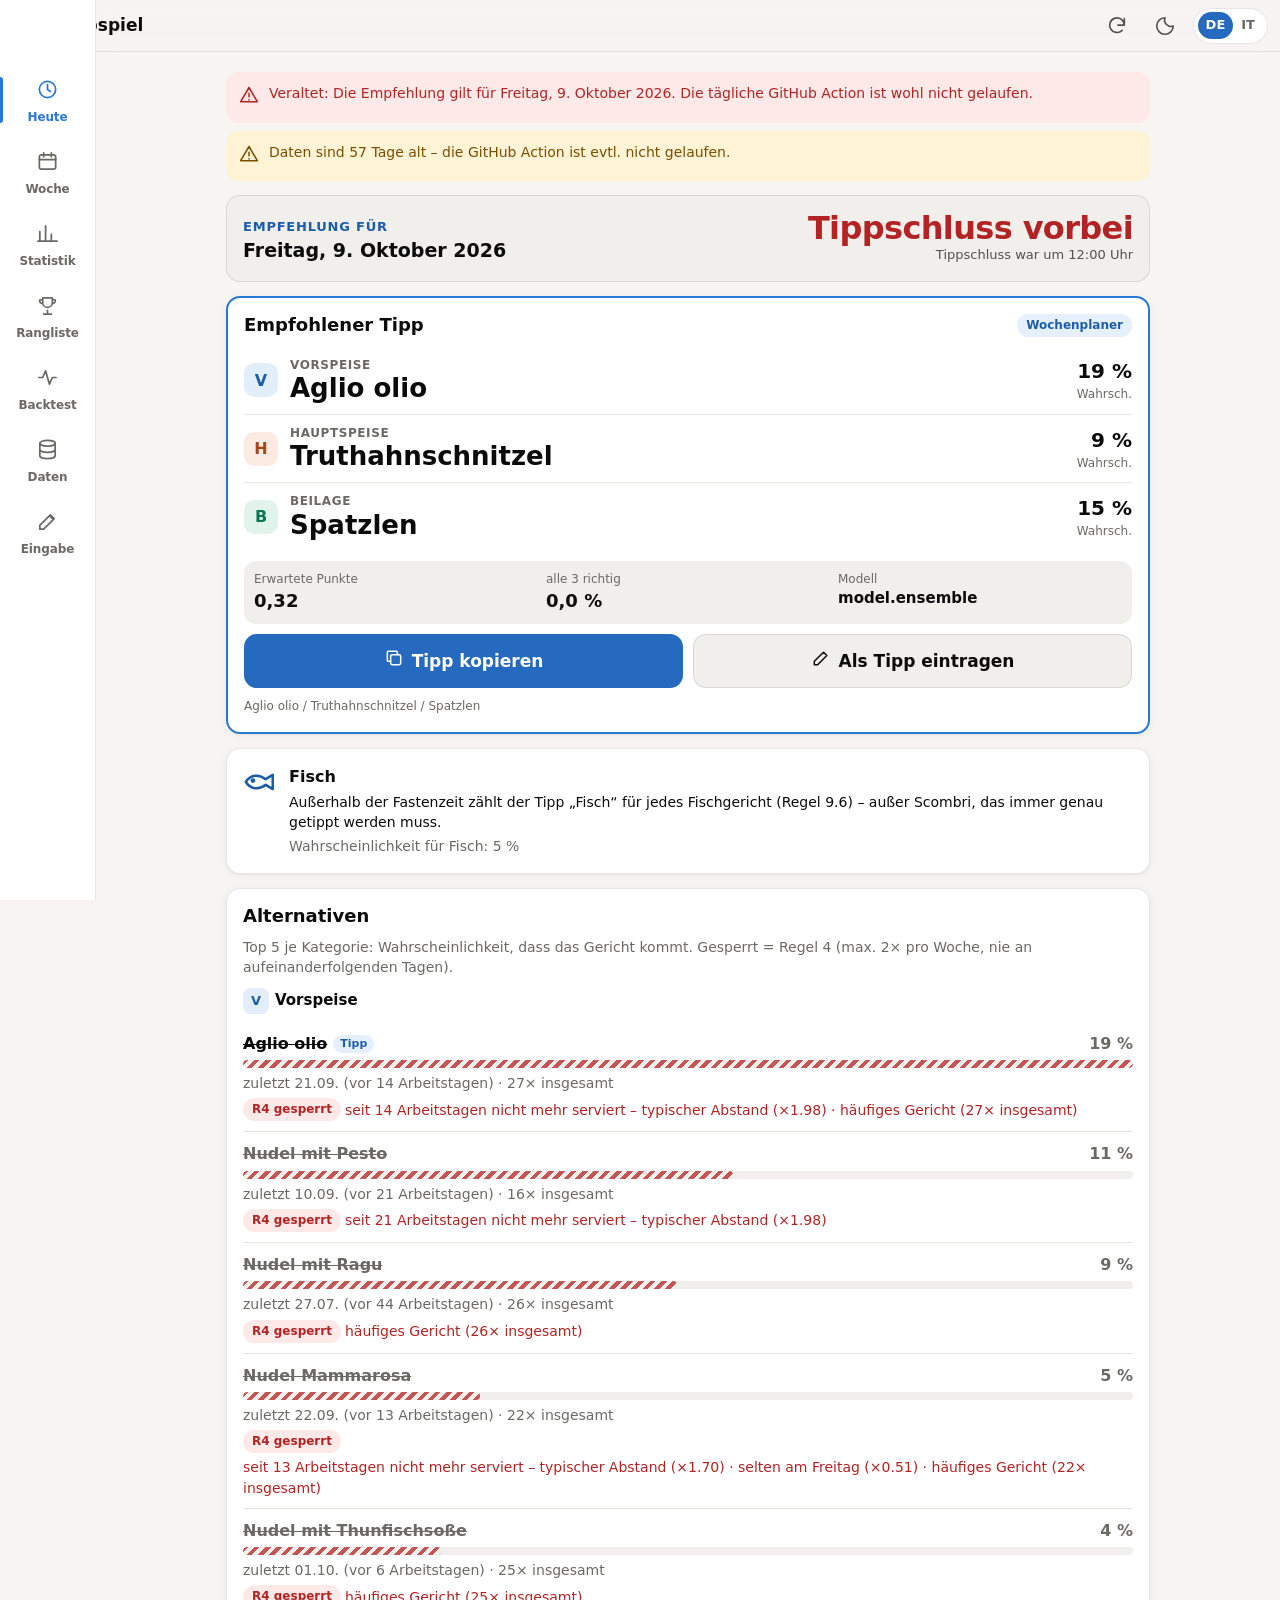
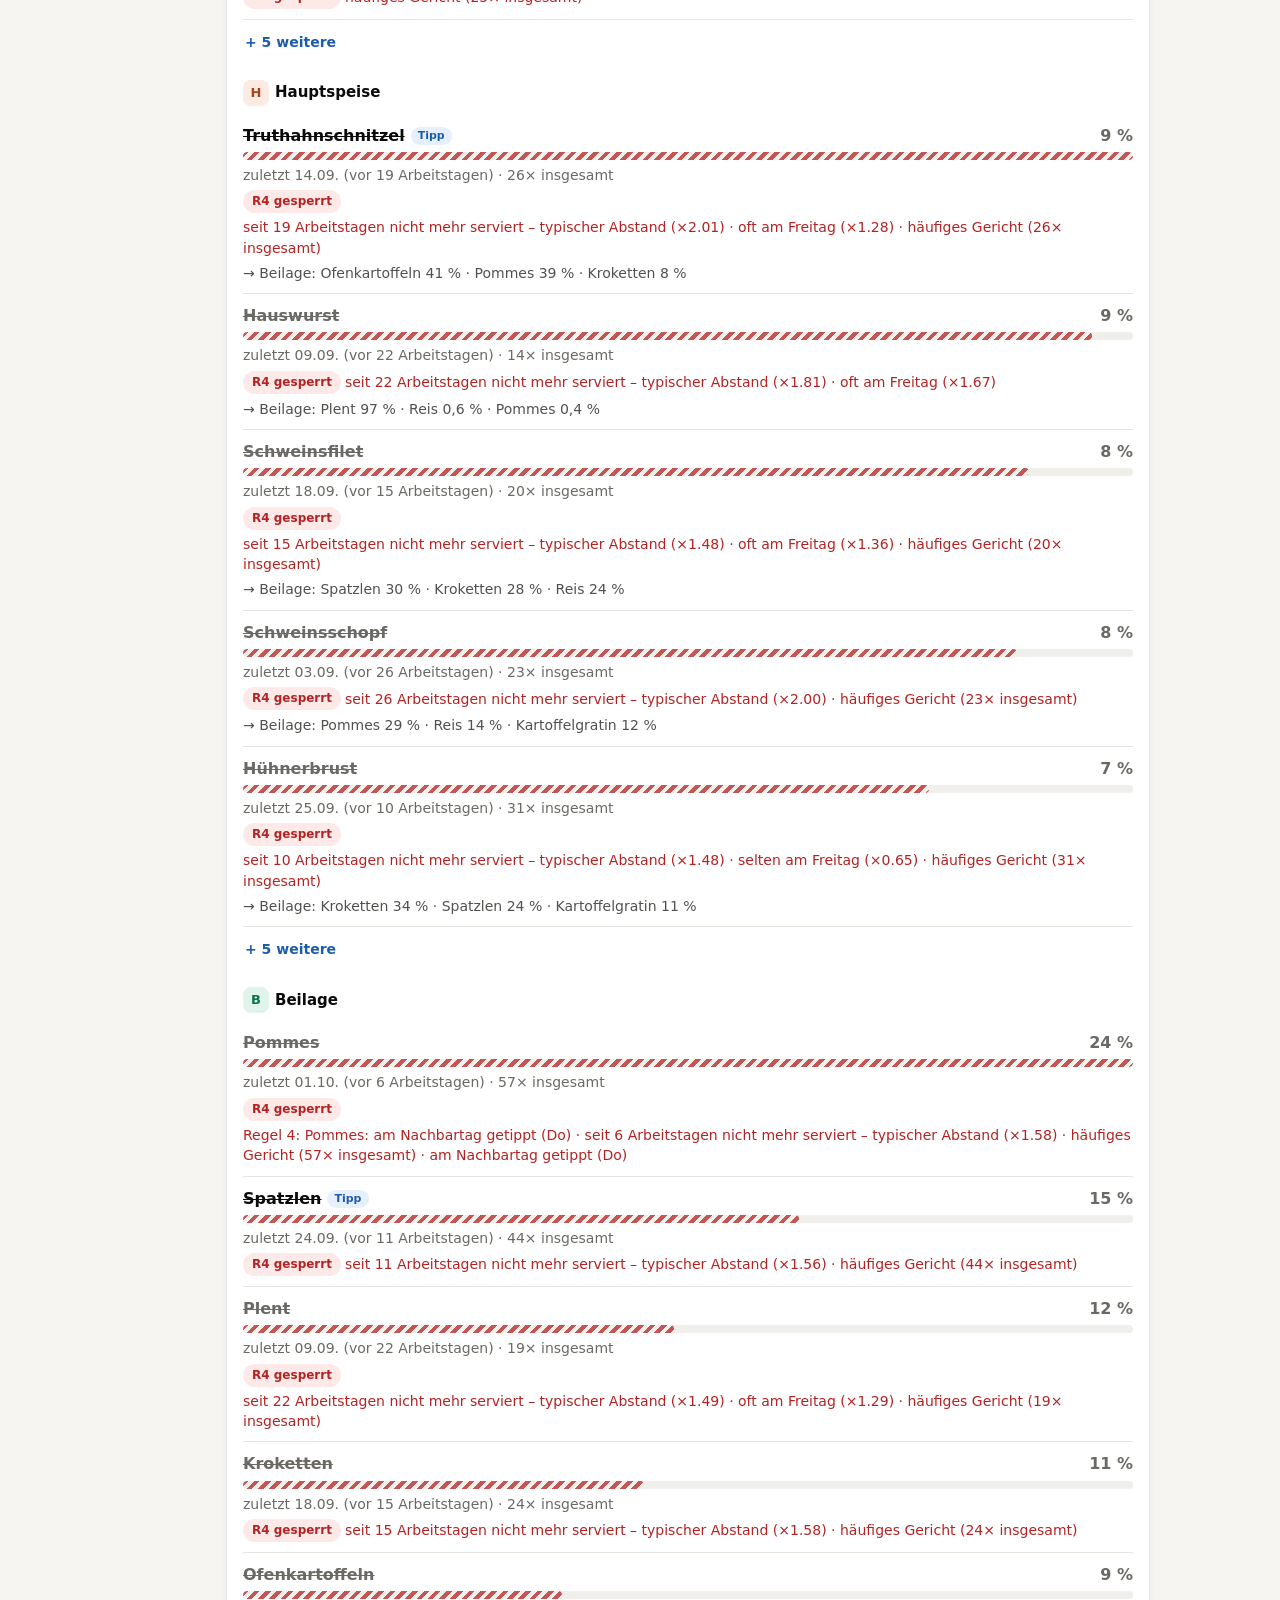
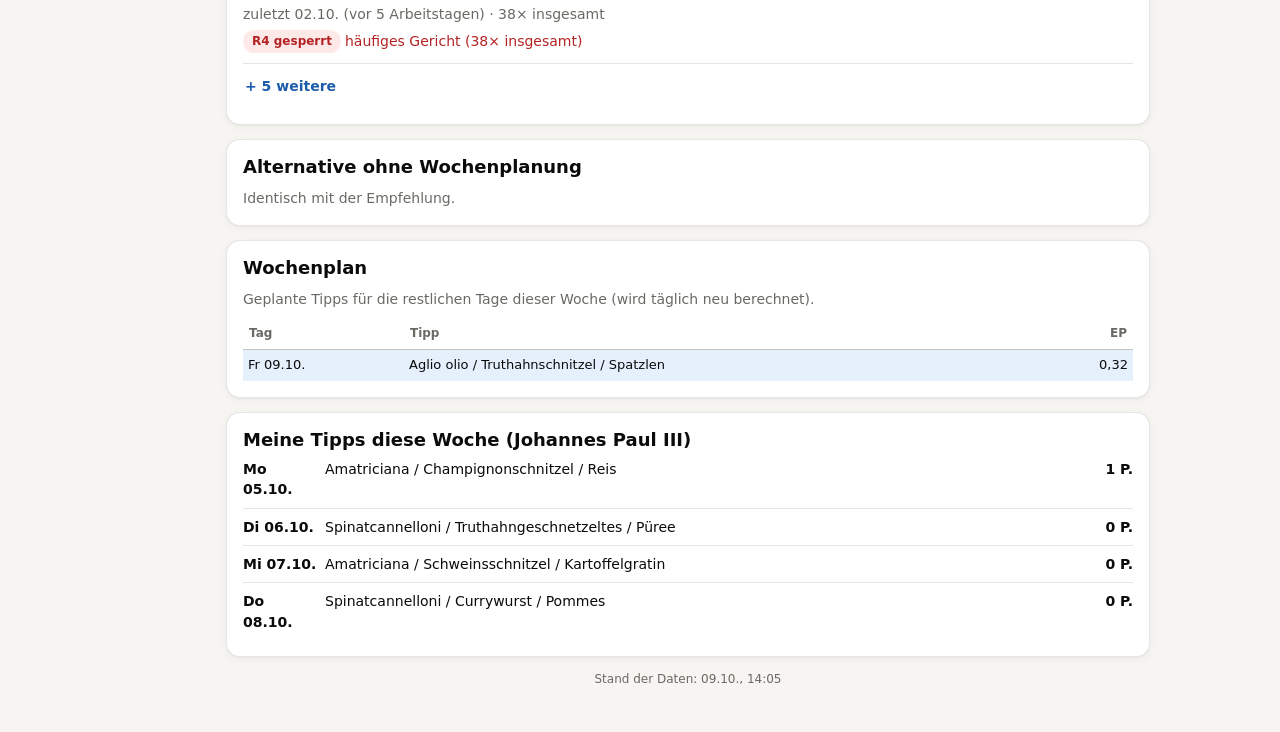
==== docs/index.html @ a56912e1 "Analysis, models (frequency/heuristic/ML/ensemble), walk-forward backtest, recommendation and websit" ====
<!doctype html>
<html lang="de">
<head>
<meta charset="utf-8">
<meta name="viewport" content="width=device-width, initial-scale=1, viewport-fit=cover">
<meta name="robots" content="noindex, nofollow, noarchive">
<meta name="googlebot" content="noindex, nofollow">
<meta name="referrer" content="no-referrer">
<meta http-equiv="Content-Security-Policy" content="default-src 'self'; script-src 'self' https://cdn.jsdelivr.net; style-src 'self' 'unsafe-inline'; img-src 'self' data:; connect-src 'self' https://api.github.com; font-src 'self'; manifest-src 'self'; base-uri 'self'; form-action 'none'; object-src 'none'">
<meta name="color-scheme" content="light dark">
<meta name="theme-color" content="#f6f5f2" media="(prefers-color-scheme: light)">
<meta name="theme-color" content="#121211" media="(prefers-color-scheme: dark)">
<meta name="description" content="Privates Tippspiel-Dashboard">
<title>Tippspiel Essen</title>
<link rel="icon" href="icon.svg" type="image/svg+xml">
<link rel="apple-touch-icon" href="icon.svg">
<link rel="manifest" href="manifest.webmanifest">
<link rel="stylesheet" href="style.css">
<script src="i18n.js"></script>
</head>
<body>
<header class="topbar">
  <a class="brand" href="#/heute" aria-label="Tippspiel">
    <img src="icon.svg" alt="" width="28" height="28">
    <span class="brand-text">Tippspiel</span>
  </a>
  <div class="top-actions">
    <button type="button" class="icon-btn" id="btn-refresh" aria-label="Aktualisieren" title="Aktualisieren">
      <svg viewBox="0 0 24 24" aria-hidden="true"><path d="M20 11a8 8 0 1 0-2.3 5.7M20 4v7h-7"/></svg>
    </button>
    <button type="button" class="icon-btn" id="btn-theme" aria-label="Design" title="Design">
      <svg viewBox="0 0 24 24" aria-hidden="true"><path d="M12 3a9 9 0 1 0 9 9 7 7 0 0 1-9-9z"/></svg>
    </button>
    <button type="button" class="lang-btn" id="btn-lang" aria-label="Sprache / Lingua">
      <span data-l="de">DE</span><span data-l="it">IT</span>
    </button>
  </div>
</header>

<div id="banner" class="banner-area" aria-live="polite"></div>
<main id="view" class="view" tabindex="-1">
  <div class="card loading-card"><div class="spinner" aria-hidden="true"></div><p>Lade …</p></div>
  <noscript><div class="card"><p>Diese Seite braucht JavaScript. / Questa pagina richiede JavaScript.</p></div></noscript>
</main>

<nav class="tabbar" id="tabbar" aria-label="Navigation"></nav>
<div id="toast" class="toast" role="status" aria-live="polite"></div>
<div id="modal-root"></div>

<script src="app.js"></script>
</body>
</html>
---- docs/style.css ----
/* Tippspiel – mobile-first, light/dark, no framework */

:root {
  color-scheme: light;
  --bg: #f6f5f2;
  --surface: #ffffff;
  --surface-2: #f0efec;
  --surface-3: #e7e6e1;
  --text: #0b0b0b;
  --text-2: #52514e;
  --muted: #6b6963;
  --grid: #e6e5df;
  --axis: #c3c2b7;
  --border: rgba(11, 11, 11, 0.10);
  --shadow: 0 1px 2px rgba(11, 11, 11, 0.04), 0 2px 10px rgba(11, 11, 11, 0.04);
  --accent: #2a78d6;
  --accent-bg: #256abf;
  --accent-fg: #ffffff;
  --accent-soft: #e6f0fc;
  --link: #1c5cab;
  --neutral-mark: #b5b3ab;
  --ok: #006300;
  --ok-bg: #e5f4e5;
  --warn: #7a4f00;
  --warn-bg: #fff3d6;
  --danger: #b42323;
  --danger-bg: #fde9e8;
  --info: #1c5cab;
  --info-bg: #e9f1fb;
  --v: #1c5cab; --v-bg: #e3eefb;
  --h: #a8441a; --h-bg: #fcebe3;
  --b: #0d7451; --b-bg: #e0f4ec;
  --tab-h: 62px;
  --radius: 14px;
  --font: system-ui, -apple-system, "Segoe UI", Roboto, "Helvetica Neue", Arial, sans-serif;
}
@media (prefers-color-scheme: dark) {
  :root:not([data-theme="light"]) {
    color-scheme: dark;
    --bg: #0d0d0d;
    --surface: #1a1a19;
    --surface-2: #242422;
    --surface-3: #2e2e2b;
    --text: #f5f5f3;
    --text-2: #c3c2b7;
    --muted: #a09e96;
    --grid: #2c2c2a;
    --axis: #45453f;
    --border: rgba(255, 255, 255, 0.10);
    --shadow: none;
    --accent: #3987e5;
    --accent-bg: #6da7ec;
    --accent-fg: #0b0b0b;
    --accent-soft: #17283d;
    --link: #86b6ef;
    --neutral-mark: #6b6a64;
    --ok: #4cc24c;
    --ok-bg: #12301a;
    --warn: #f3c04f;
    --warn-bg: #352a10;
    --danger: #f08080;
    --danger-bg: #3a1717;
    --info: #86b6ef;
    --info-bg: #15263a;
    --v: #86b6ef; --v-bg: #17283d;
    --h: #f09a74; --h-bg: #3a2216;
    --b: #4fd1a1; --b-bg: #123227;
  }
}
:root[data-theme="dark"] {
  color-scheme: dark;
  --bg: #0d0d0d;
  --surface: #1a1a19;
  --surface-2: #242422;
  --surface-3: #2e2e2b;
  --text: #f5f5f3;
  --text-2: #c3c2b7;
  --muted: #a09e96;
  --grid: #2c2c2a;
  --axis: #45453f;
  --border: rgba(255, 255, 255, 0.10);
  --shadow: none;
  --accent: #3987e5;
  --accent-bg: #6da7ec;
  --accent-fg: #0b0b0b;
  --accent-soft: #17283d;
  --link: #86b6ef;
  --neutral-mark: #6b6a64;
  --ok: #4cc24c;
  --ok-bg: #12301a;
  --warn: #f3c04f;
  --warn-bg: #352a10;
  --danger: #f08080;
  --danger-bg: #3a1717;
  --info: #86b6ef;
  --info-bg: #15263a;
  --v: #86b6ef; --v-bg: #17283d;
  --h: #f09a74; --h-bg: #3a2216;
  --b: #4fd1a1; --b-bg: #123227;
}

*, *::before, *::after { box-sizing: border-box; }
html { -webkit-text-size-adjust: 100%; text-size-adjust: 100%; }
body {
  margin: 0;
  background: var(--bg);
  color: var(--text);
  font: 16px/1.45 var(--font);
  overflow-x: hidden;
  padding-bottom: calc(var(--tab-h) + env(safe-area-inset-bottom, 0px) + 16px);
  -webkit-tap-highlight-color: transparent;
}
a { color: var(--link); }
h1, h2, h3 { margin: 0; line-height: 1.25; }
h1 { font-size: 24px; letter-spacing: -0.01em; }
p { margin: 0; }
button, input, select, textarea { font: inherit; color: inherit; }
:focus-visible { outline: 3px solid var(--accent); outline-offset: 2px; border-radius: 6px; }
[hidden] { display: none !important; }

/* ---------------------------------------------------------------- top bar */
.topbar {
  position: sticky; top: 0; z-index: 20;
  display: flex; align-items: center; justify-content: space-between; gap: 8px;
  height: 52px; padding: 0 12px; padding-top: env(safe-area-inset-top, 0px);
  background: color-mix(in srgb, var(--bg) 88%, transparent);
  background-color: var(--bg);
  border-bottom: 1px solid var(--border);
}
@supports (backdrop-filter: blur(8px)) {
  .topbar { background: color-mix(in srgb, var(--bg) 82%, transparent); backdrop-filter: blur(10px); -webkit-backdrop-filter: blur(10px); }
}
.brand { display: flex; align-items: center; gap: 8px; text-decoration: none; color: var(--text); font-weight: 700; font-size: 17px; min-width: 0; }
.brand img { flex: none; border-radius: 7px; }
.top-actions { display: flex; align-items: center; gap: 4px; }
.icon-btn {
  display: inline-grid; place-items: center; width: 44px; height: 44px; border: 0; border-radius: 12px;
  background: transparent; color: var(--text-2); cursor: pointer;
}
.icon-btn:hover { background: var(--surface-2); }
.icon-btn svg, .ic svg { width: 22px; height: 22px; fill: none; stroke: currentColor; stroke-width: 1.8; stroke-linecap: round; stroke-linejoin: round; }
#btn-theme[data-mode="light"] { color: var(--warn); }
#btn-theme[data-mode="dark"] { color: var(--accent); }
.lang-btn {
  display: inline-flex; align-items: center; height: 36px; padding: 0 4px; margin-left: 2px;
  border: 1px solid var(--border); border-radius: 999px; background: var(--surface); cursor: pointer; font-size: 13px; font-weight: 600;
}
.lang-btn span { padding: 4px 8px; border-radius: 999px; color: var(--muted); }
.lang-btn span.on { background: var(--accent-bg); color: var(--accent-fg); }

/* ---------------------------------------------------------------- layout */
.view { max-width: 760px; margin: 0 auto; padding: 12px 16px 8px; outline: none; }
.stack { display: flex; flex-direction: column; gap: 14px; min-width: 0; }
.stack-sm { display: flex; flex-direction: column; gap: 8px; }
.page-head { display: flex; flex-direction: column; gap: 2px; padding: 4px 2px 0; }
.card {
  background: var(--surface); border: 1px solid var(--border); border-radius: var(--radius);
  padding: 16px; box-shadow: var(--shadow); min-width: 0;
}
.card > * + * { margin-top: 10px; }
.card-title { font-size: 18px; font-weight: 700; display: flex; align-items: center; gap: 8px; flex-wrap: wrap; }
.sub-title { font-size: 15px; font-weight: 700; display: flex; align-items: center; gap: 6px; margin-top: 16px; }
.card > .sub-title:first-child, .alt-cat:first-of-type .sub-title { margin-top: 6px; }
.muted { color: var(--muted); }
.small { font-size: 14px; }
.tiny { font-size: 12px; }
.upper { text-transform: uppercase; letter-spacing: .06em; }
.strong { font-weight: 700; }
.center { text-align: center; }
.mono { font-family: ui-monospace, SFMono-Regular, Menlo, Consolas, monospace; word-break: break-all; }
.pre { white-space: pre-wrap; background: var(--surface-2); padding: 10px; border-radius: 8px; overflow-x: auto; }
.lead { font-size: 16px; line-height: 1.5; }
.row-between { display: flex; align-items: center; justify-content: space-between; gap: 10px; flex-wrap: wrap; }
.warn-text { color: var(--warn); }
.offscreen { position: fixed; left: -9999px; top: 0; opacity: 0; }
ul.plain, ol.plain-ol { margin: 6px 0 0; padding-left: 20px; }
ul.plain li + li, ol.plain-ol li + li { margin-top: 4px; }
.loading-card { display: flex; align-items: center; gap: 12px; color: var(--muted); }
.loading-card > * + * { margin-top: 0; }
.spinner { width: 22px; height: 22px; border-radius: 50%; border: 3px solid var(--surface-3); border-top-color: var(--accent); animation: spin .8s linear infinite; }
@keyframes spin { to { transform: rotate(360deg); } }
@media (prefers-reduced-motion: reduce) { .spinner { animation-duration: 3s; } html { scroll-behavior: auto !important; } }

/* ---------------------------------------------------------------- tab bar */
.tabbar {
  position: fixed; left: 0; right: 0; bottom: 0; z-index: 30;
  display: grid; grid-template-columns: repeat(7, minmax(0, 1fr));
  height: calc(var(--tab-h) + env(safe-area-inset-bottom, 0px));
  padding-bottom: env(safe-area-inset-bottom, 0px);
  background: var(--surface); border-top: 1px solid var(--border);
}
.tab {
  display: flex; flex-direction: column; align-items: center; justify-content: center; gap: 3px;
  min-width: 0; padding: 6px 1px 4px; text-decoration: none; color: var(--muted); position: relative;
}
.tab .ic svg { width: 23px; height: 23px; }
.tab-label { font-size: 10.5px; font-weight: 600; line-height: 1.1; max-width: 100%; white-space: nowrap; overflow: hidden; text-overflow: ellipsis; letter-spacing: -0.01em; }
.tab.active { color: var(--accent); }
.tab.active::before { content: ""; position: absolute; top: 0; left: 22%; right: 22%; height: 3px; border-radius: 0 0 3px 3px; background: var(--accent); }

@media (min-width: 960px) {
  body { padding-bottom: 24px; padding-left: 96px; }
  .topbar { margin-left: -96px; padding-left: 20px; }
  .tabbar {
    top: 0; bottom: 0; right: auto; width: 96px; height: auto; padding: 64px 0 0;
    grid-template-columns: 1fr; grid-auto-rows: 72px; align-content: start;
    border-top: 0; border-right: 1px solid var(--border);
  }
  .tab .tab-label { font-size: 12px; }
  .tab.active::before { top: 18%; bottom: 18%; left: 0; right: auto; width: 3px; height: auto; border-radius: 0 3px 3px 0; }
  .view { max-width: 980px; padding: 20px 28px; }
}

/* ---------------------------------------------------------------- chips, badges, notices */
.chip {
  display: inline-flex; align-items: center; gap: 4px; padding: 2px 9px; border-radius: 999px;
  font-size: 12px; font-weight: 600; line-height: 1.6; background: var(--surface-2); color: var(--text-2); white-space: nowrap;
}
.chip.accent { background: var(--accent-soft); color: var(--info); }
.chip.ok { background: var(--ok-bg); color: var(--ok); }
.chip.danger { background: var(--danger-bg); color: var(--danger); }
.chip.info { background: var(--info-bg); color: var(--info); }
.chip.muted-chip { background: var(--surface-2); color: var(--muted); }
.chip.tiny-chip { font-size: 11px; padding: 0 7px; margin-left: 6px; vertical-align: middle; }
.chip.st-served { background: var(--ok-bg); color: var(--ok); }
.chip.st-free { background: var(--surface-2); color: var(--muted); }
.chip.st-unknown { background: var(--warn-bg); color: var(--warn); }
.chip.st-pending { background: var(--info-bg); color: var(--info); }
.chips { display: inline-flex; gap: 6px; align-items: center; }
.chips.wrap { display: flex; flex-wrap: wrap; }
.chip.wrap, .chips.wrap .chip { white-space: normal; }
.chip-group > * + * { margin-top: 6px; }

.cat-badge {
  display: inline-grid; place-items: center; flex: none; width: 26px; height: 26px; border-radius: 8px;
  font-size: 13px; font-weight: 800;
}
.cat-v { background: var(--v-bg); color: var(--v); }
.cat-h { background: var(--h-bg); color: var(--h); }
.cat-b { background: var(--b-bg); color: var(--b); }

.notice {
  display: flex; gap: 10px; align-items: flex-start; padding: 11px 12px; border-radius: 12px;
  font-size: 14px; line-height: 1.4; border: 1px solid transparent;
}
.notice .ic svg { width: 20px; height: 20px; }
.notice .ic { flex: none; margin-top: 1px; }
.notice-body { min-width: 0; overflow-wrap: anywhere; }
.notice-body > * + * { margin-top: 6px; }
.notice.info { background: var(--info-bg); color: var(--info); }
.notice.ok { background: var(--ok-bg); color: var(--ok); }
.notice.warn { background: var(--warn-bg); color: var(--warn); }
.notice.danger { background: var(--danger-bg); color: var(--danger); }
.notice a { color: inherit; font-weight: 700; }

.empty { text-align: center; display: flex; flex-direction: column; align-items: center; gap: 8px; padding: 28px 18px; }
.empty > * + * { margin-top: 0; }
.ic.big svg { width: 34px; height: 34px; }
.empty .ic { color: var(--muted); }

/* ---------------------------------------------------------------- buttons & forms */
.btn {
  display: inline-flex; align-items: center; justify-content: center; gap: 8px;
  min-height: 44px; padding: 0 16px; border-radius: 11px; border: 1px solid var(--border);
  background: var(--surface-2); color: var(--text); font-weight: 650; font-size: 15px; cursor: pointer;
  text-decoration: none; touch-action: manipulation; user-select: none;
}
.btn:hover { background: var(--surface-3); }
.btn:disabled { opacity: .55; cursor: progress; }
.btn .ic svg { width: 20px; height: 20px; }
.btn.primary { background: var(--accent-bg); color: var(--accent-fg); border-color: transparent; }
.btn.primary:hover { filter: brightness(1.06); }
.btn.big { min-height: 54px; font-size: 17px; padding: 0 18px; border-radius: 13px; }
.btn.small { min-height: 38px; font-size: 14px; padding: 0 12px; }
.btn.wide { width: 100%; margin-top: 10px; }
.btn.done { background: var(--ok-bg); color: var(--ok); }
.btn.danger-btn { color: var(--danger); }
.btn-row { display: flex; flex-wrap: wrap; gap: 10px; }
.btn-row .btn.big { flex: 1 1 160px; }
.link-btn {
  border: 0; background: none; color: var(--link); font-weight: 600; font-size: 14px; padding: 10px 2px; min-height: 44px; cursor: pointer;
}
.field { display: flex; flex-direction: column; gap: 6px; min-width: 0; }
.field > span:first-child { font-size: 14px; font-weight: 600; color: var(--text-2); display: inline-flex; align-items: center; gap: 4px; }
input[type="text"], input[type="password"], input[type="date"], input[type="search"], select {
  width: 100%; min-width: 0; min-height: 48px; padding: 10px 12px; font-size: 16px;
  border-radius: 11px; border: 1px solid var(--axis); background: var(--surface); color: var(--text);
}
input:disabled { opacity: .5; }
input[type="date"] { -webkit-appearance: none; appearance: none; }
select { appearance: auto; padding-right: 8px; }
.input-row { display: flex; gap: 8px; align-items: stretch; flex-wrap: wrap; }
.input-row input { flex: 1 1 180px; }
.check { display: flex; align-items: center; gap: 12px; min-height: 44px; font-weight: 600; cursor: pointer; }
.check input { width: 24px; height: 24px; accent-color: var(--accent-bg); }
.form-grid { display: grid; gap: 10px; }
@media (min-width: 560px) {
  .form-grid.two { grid-template-columns: 1fr 1fr; }
  .form-grid.three { grid-template-columns: 1fr 1fr 0.7fr; }
}
.form .btn.big { width: 100%; }
.form-status:empty { display: none; }
.help { background: var(--surface-2); border-radius: 10px; padding: 10px 12px; color: var(--text-2); }
.help > * + * { margin-top: 6px; }
details.settings > summary { cursor: pointer; list-style: none; min-height: 32px; }
details.settings > summary::-webkit-details-marker { display: none; }
details.settings > summary::after { content: "▾"; margin-left: auto; color: var(--muted); }
details.settings[open] > summary::after { content: "▴"; }
.inline-field { display: flex; flex-direction: column; gap: 4px; min-width: 0; }

/* segmented control */
.seg { display: flex; gap: 4px; padding: 4px; border-radius: 12px; background: var(--surface-2); width: 100%; }
.seg-btn {
  flex: 1 1 0; min-width: 0; min-height: 40px; padding: 0 8px; border: 0; border-radius: 9px; background: transparent;
  font-size: 14px; font-weight: 650; color: var(--text-2); cursor: pointer; white-space: nowrap; overflow: hidden; text-overflow: ellipsis;
}
.seg-btn.active { background: var(--surface); color: var(--text); box-shadow: 0 1px 3px rgba(0, 0, 0, .12); }
.controls { display: flex; flex-direction: column; gap: 10px; padding: 10px; }
.controls > * + * { margin-top: 0; }
@media (min-width: 640px) {
  .controls { flex-direction: row; align-items: flex-end; }
  .controls .seg { flex: 1; }
  .controls .inline-field { width: 180px; }
}
.sticky-controls { position: sticky; top: 58px; z-index: 10; }
.jump { display: flex; flex-wrap: wrap; gap: 6px; }
.jump-btn {
  border: 1px solid var(--border); background: var(--surface); color: var(--text-2); border-radius: 999px;
  padding: 0 12px; min-height: 36px; font-size: 13px; font-weight: 600; cursor: pointer;
}
[id^="sec-"] { scroll-margin-top: 150px; }

/* ---------------------------------------------------------------- tables */
.table-wrap { width: 100%; overflow-x: auto; -webkit-overflow-scrolling: touch; }
.tbl { width: 100%; border-collapse: collapse; font-size: 14px; }
.tbl th { text-align: left; font-size: 12px; font-weight: 700; color: var(--muted); padding: 6px 6px; border-bottom: 1px solid var(--axis); white-space: nowrap; }
.tbl td { padding: 8px 6px; border-bottom: 1px solid var(--grid); vertical-align: top; overflow-wrap: anywhere; }
.tbl tr:last-child td { border-bottom: 0; }
.tbl .num { text-align: right; font-variant-numeric: tabular-nums; white-space: nowrap; }
.compact .tbl { font-size: 13px; }
.compact .tbl td { padding: 6px 5px; }
.tbl tr.hl td, .tbl tr.me-row td { background: var(--accent-soft); }
.tbl tr.model-row td { font-style: italic; }
.tbl tr.best-row td { font-weight: 700; font-style: normal; }
.who { display: inline-flex; align-items: center; gap: 8px; }
.dot { display: inline-block; width: 10px; height: 10px; border-radius: 50%; flex: none; }
.dot.dashed { border-radius: 2px; height: 4px; width: 14px; }
.shade { display: inline-block; min-width: 52px; padding: 2px 6px; border-radius: 6px; }

/* ---------------------------------------------------------------- bars */
.bar { height: 8px; border-radius: 4px; background: var(--surface-2); overflow: hidden; min-width: 30px; }
.bar > span { display: block; height: 100%; border-radius: 4px; background: var(--accent); }
.bar.striped > span {
  background: repeating-linear-gradient(135deg, var(--danger) 0 4px, transparent 4px 8px);
  opacity: .75;
}

/* ---------------------------------------------------------------- Heute */
.hero {
  display: flex; flex-wrap: wrap; align-items: flex-end; justify-content: space-between; gap: 10px 16px;
  padding: 16px; border-radius: var(--radius); background: var(--accent-soft); border: 1px solid var(--border);
}
.hero-kicker { font-size: 13px; font-weight: 700; text-transform: uppercase; letter-spacing: .06em; color: var(--info); }
.hero-day { font-size: 19px; font-weight: 700; }
.cd { text-align: right; margin-left: auto; }
.cd-value { font-size: clamp(32px, 10vw, 46px); font-weight: 800; line-height: 1.05; font-variant-numeric: tabular-nums; letter-spacing: -0.02em; color: var(--text); }
.cd-label { font-size: 13px; color: var(--text-2); }
.hero.urgent { background: var(--warn-bg); }
.hero.urgent .cd-value { color: var(--warn); }
.hero.over { background: var(--surface-2); }
.hero.over .cd-value { color: var(--danger); font-size: clamp(24px, 7vw, 32px); }

.rec { border: 2px solid var(--accent); }
.rec-head { display: flex; align-items: center; justify-content: space-between; gap: 8px; }
.rec-rows { display: flex; flex-direction: column; }
.rec-row { display: flex; align-items: center; gap: 12px; padding: 10px 0; border-bottom: 1px solid var(--grid); }
.rec-row:last-child { border-bottom: 0; }
.rec-row .cat-badge { width: 34px; height: 34px; font-size: 16px; border-radius: 10px; }
.rec-main { flex: 1; min-width: 0; }
.rec-cat { font-size: 12px; font-weight: 700; color: var(--muted); text-transform: uppercase; letter-spacing: .05em; }
.rec-dish { font-size: clamp(20px, 6.2vw, 26px); font-weight: 800; line-height: 1.15; overflow-wrap: anywhere; hyphens: auto; -webkit-hyphens: auto; }
.rec-p { display: flex; flex-direction: column; align-items: flex-end; flex: none; }
.big-num { font-size: 20px; font-weight: 800; font-variant-numeric: tabular-nums; }
.rec-stats { display: grid; grid-template-columns: repeat(3, minmax(0, 1fr)); gap: 8px; background: var(--surface-2); border-radius: 12px; padding: 10px; }
.rec-stats > div { display: flex; flex-direction: column; min-width: 0; }
.rec-stats .k { font-size: 12px; color: var(--muted); }
.rec-stats .v { font-size: 18px; font-weight: 800; font-variant-numeric: tabular-nums; }
.rec-stats .v.sm { font-size: 15px; font-weight: 700; }
.copy-preview { overflow-wrap: anywhere; }

.fish-row { display: flex; gap: 12px; align-items: flex-start; }
.fish-row .ic { color: var(--info); flex: none; }
.fish.lent .fish-row .ic { color: var(--warn); }
.fish-title { font-weight: 700; }
.fish-row > div > * + * { margin-top: 4px; }

.alt-list { list-style: none; margin: 8px 0 0; padding: 0; }
.alt { padding: 10px 0; border-bottom: 1px solid var(--grid); }
.alt:last-child { border-bottom: 0; }
.alt > * + * { margin-top: 5px; }
.alt-top { display: flex; justify-content: space-between; gap: 10px; align-items: baseline; }
.alt-dish { font-weight: 650; overflow-wrap: anywhere; min-width: 0; }
.alt-p { font-weight: 800; font-variant-numeric: tabular-nums; flex: none; }
.alt.blocked .alt-dish { color: var(--muted); text-decoration: line-through; text-decoration-thickness: 1px; }
.alt.blocked .alt-p { color: var(--muted); }
.alt-block { color: var(--danger); display: flex; flex-wrap: wrap; align-items: center; gap: 4px; }
.alt-pair { color: var(--text-2); }
.alt.is-rec .alt-dish { color: var(--text); }
.alt-cat.collapsed .alt.extra { display: none; }

.mini-tip { display: flex; flex-direction: column; gap: 6px; }
.mini-row { display: flex; align-items: center; gap: 10px; }
.mini-dish { flex: 1; min-width: 0; font-weight: 650; overflow-wrap: anywhere; }

.week-mini { list-style: none; margin: 0; padding: 0; }
.week-mini li { display: grid; grid-template-columns: 74px minmax(0, 1fr) auto; gap: 8px; padding: 8px 0; border-bottom: 1px solid var(--grid); align-items: baseline; font-size: 14px; }
.week-mini li:last-child { border-bottom: 0; }
.week-mini .wd { font-weight: 700; }
.tipline { overflow-wrap: anywhere; min-width: 0; }
.pts { font-weight: 700; font-variant-numeric: tabular-nums; white-space: nowrap; }

/* ---------------------------------------------------------------- Woche */
.days { display: flex; flex-direction: column; gap: 10px; }
.day { background: var(--surface); border: 1px solid var(--border); border-radius: var(--radius); padding: 12px 14px; box-shadow: var(--shadow); }
.day > * + * { margin-top: 8px; }
.day.today { border: 2px solid var(--accent); }
.day.past { opacity: .92; }
.day.free { background: var(--surface-2); }
.day-head { display: flex; align-items: center; justify-content: space-between; gap: 8px; flex-wrap: wrap; }
.day-name { font-weight: 800; }
.menu-lines, .forecast { display: flex; flex-direction: column; gap: 6px; }
.forecast > * + * { margin-top: 0; }
.menu-line { display: flex; align-items: center; gap: 10px; min-width: 0; }
.menu-dish { flex: 1; min-width: 0; overflow-wrap: anywhere; }
.hit { flex: none; width: 24px; height: 24px; border-radius: 50%; display: inline-grid; place-items: center; font-weight: 800; font-size: 14px; }
.hit.yes { background: var(--ok-bg); color: var(--ok); }
.hit.no { color: var(--muted); }
.mytip { display: grid; grid-template-columns: auto minmax(0, 1fr) auto; gap: 8px; align-items: baseline; padding-top: 8px; border-top: 1px dashed var(--grid); font-size: 14px; }
.mytip .k { font-weight: 700; color: var(--text-2); }

.r4-list { list-style: none; margin: 6px 0 0; padding: 0; }
.r4-item { padding: 8px 0; border-bottom: 1px solid var(--grid); }
.r4-item:last-child { border-bottom: 0; }
.r4-top { display: flex; justify-content: space-between; align-items: center; gap: 8px; }
.r4-dish { font-weight: 650; overflow-wrap: anywhere; min-width: 0; }
.r4-item.full .r4-dish { color: var(--muted); }
.r4-days { display: flex; gap: 5px; margin-top: 6px; flex-wrap: wrap; }
.dchip {
  display: inline-grid; place-items: center; min-width: 34px; height: 26px; padding: 0 4px; border-radius: 7px;
  font-size: 12px; font-weight: 700; border: 1px solid var(--axis); color: var(--text-2); background: var(--surface);
}
.dchip.used { background: var(--accent-bg); color: var(--accent-fg); border-color: transparent; }
.dchip.blocked { background: var(--danger-bg); color: var(--danger); border-color: transparent; text-decoration: line-through; }
.dchip.past { opacity: .45; }
.legend { display: flex; flex-wrap: wrap; align-items: center; gap: 4px 6px; color: var(--muted); }
.legend .dchip { min-width: 22px; height: 20px; }
.legend .sw { display: inline-block; width: 14px; height: 10px; border-radius: 3px; }
.legend .sw.model { background: var(--accent); }
.legend .sw.player { background: var(--neutral-mark); }

/* ---------------------------------------------------------------- Statistik */
.chart-box { position: relative; width: 100%; min-width: 0; }
.chart-box canvas { max-width: 100%; }
.chart-missing { padding: 12px; background: var(--surface-2); border-radius: 10px; }
.heat { display: grid; gap: 2px; font-size: 12px; min-width: 0; }
.heat-corner { min-height: 20px; }
.heat-col { text-align: center; font-weight: 700; color: var(--muted); padding: 2px 0; }
.heat-row { padding: 0 6px 0 0; display: flex; align-items: center; overflow: hidden; text-overflow: ellipsis; white-space: nowrap; color: var(--text-2); min-width: 0; }
.heat-cell {
  border: 0; border-radius: 5px; min-height: 30px; padding: 0; font-size: 11px; font-weight: 700; font-variant-numeric: tabular-nums;
  cursor: pointer; outline-offset: 0; box-shadow: inset 0 0 0 1px var(--grid);
}
.heat.compact .heat-cell { min-height: 22px; border-radius: 3px; }
.heat.compact .heat-row { font-size: 11px; }
.heat-readout { margin-top: 6px; min-height: 20px; }
.pair-list { list-style: none; margin: 0; padding: 0; }
.pair-list > li { padding: 10px 0; border-bottom: 1px solid var(--grid); }
.pair-list > li:last-child { border-bottom: 0; }
.pair-bars { display: flex; flex-direction: column; gap: 4px; margin-top: 6px; }
.pair-b { display: grid; grid-template-columns: minmax(0, 9em) minmax(0, 1fr) 3.4em; gap: 8px; align-items: center; }
.pair-name { overflow: hidden; text-overflow: ellipsis; white-space: nowrap; }
.num { font-variant-numeric: tabular-nums; text-align: right; }

/* ---------------------------------------------------------------- Rangliste */
.player-grid { display: grid; grid-template-columns: repeat(auto-fill, minmax(240px, 1fr)); gap: 10px; }
.player-card { border: 1px solid var(--border); border-radius: 12px; padding: 12px; background: var(--surface); }
.player-card.me { border: 2px solid var(--accent); }
.player-card > * + * { margin-top: 8px; }
.player-card header { display: flex; align-items: center; gap: 8px; }
.kpis { display: grid; grid-template-columns: repeat(4, minmax(0, 1fr)); gap: 6px; }
.kpis > div { display: flex; flex-direction: column; min-width: 0; }
.kpis .k { font-size: 11px; color: var(--muted); white-space: nowrap; overflow: hidden; text-overflow: ellipsis; }
.kpis .v { font-weight: 800; font-variant-numeric: tabular-nums; }
.acc { display: flex; flex-direction: column; gap: 4px; }
.acc-row { display: grid; grid-template-columns: 26px minmax(0, 1fr) 3em; gap: 8px; align-items: center; }
.acc-row .cat-badge { width: 22px; height: 22px; font-size: 11px; border-radius: 6px; }
.fav summary { cursor: pointer; color: var(--link); min-height: 32px; display: flex; align-items: center; }

/* ---------------------------------------------------------------- Datenbank */
.search { font-size: 16px; }
.filter-grid { display: grid; grid-template-columns: 1fr 1fr; gap: 8px; }
@media (min-width: 640px) { .db-filters { flex-direction: column; align-items: stretch; } .filter-grid { grid-template-columns: repeat(4, 1fr); } }
.db-list { display: flex; flex-direction: column; gap: 8px; }
.db-item { background: var(--surface); border: 1px solid var(--border); border-radius: 12px; box-shadow: var(--shadow); }
.db-item.dim { background: var(--surface-2); }
.db-item > summary { list-style: none; cursor: pointer; }
.db-item > summary::-webkit-details-marker { display: none; }
.db-row { display: grid; grid-template-columns: 1fr; gap: 3px; padding: 10px 12px; font-size: 14px; }
.db-row.db-head { display: none; }
.db-date { display: flex; align-items: center; gap: 4px; flex-wrap: wrap; }
.db-cell { overflow-wrap: anywhere; min-width: 0; }
.db-lbl { display: inline-block; min-width: 18px; font-weight: 800; color: var(--muted); font-size: 12px; }
.db-norm { font-size: 12px; }
.db-status { display: flex; align-items: center; gap: 4px; }
.db-tips { padding: 0 12px 10px; }
@media (min-width: 760px) {
  .db-row { grid-template-columns: 150px repeat(3, minmax(0, 1fr)) 150px; gap: 10px; align-items: start; }
  .db-row.db-head { display: grid; font-size: 12px; font-weight: 700; color: var(--muted); padding: 0 12px; }
  .db-lbl { display: none; }
}

/* ---------------------------------------------------------------- modal / toast */
.modal { position: fixed; inset: 0; z-index: 100; display: grid; place-items: center; padding: 16px; background: rgba(0, 0, 0, .45); }
.modal-card { width: min(420px, 100%); background: var(--surface); border-radius: 16px; padding: 18px; border: 1px solid var(--border); box-shadow: 0 10px 40px rgba(0, 0, 0, .3); }
.modal-card > * + * { margin-top: 12px; }
.modal-card h2 { display: flex; align-items: center; gap: 6px; font-size: 19px; }
.toast {
  position: fixed; left: 50%; bottom: calc(var(--tab-h) + env(safe-area-inset-bottom, 0px) + 14px); z-index: 90;
  transform: translate(-50%, 20px); max-width: calc(100vw - 32px); padding: 10px 16px; border-radius: 999px;
  background: var(--text); color: var(--bg); font-size: 14px; font-weight: 600; opacity: 0; pointer-events: none;
  transition: opacity .2s, transform .2s; overflow-wrap: anywhere; text-align: center;
}
.toast.show { opacity: 1; transform: translate(-50%, 0); }
.toast.ok { background: var(--ok); color: #fff; }
.toast.danger { background: var(--danger); color: #fff; }
@media (min-width: 960px) { .toast { bottom: 24px; left: calc(50% + 48px); } }

@media (forced-colors: active) {
  .bar > span, .dchip.used { forced-color-adjust: none; background: Highlight; }
  .tab.active::before { background: Highlight; }
}
@media print {
  .tabbar, .topbar, .btn, .toast { display: none !important; }
  body { padding: 0; }
}
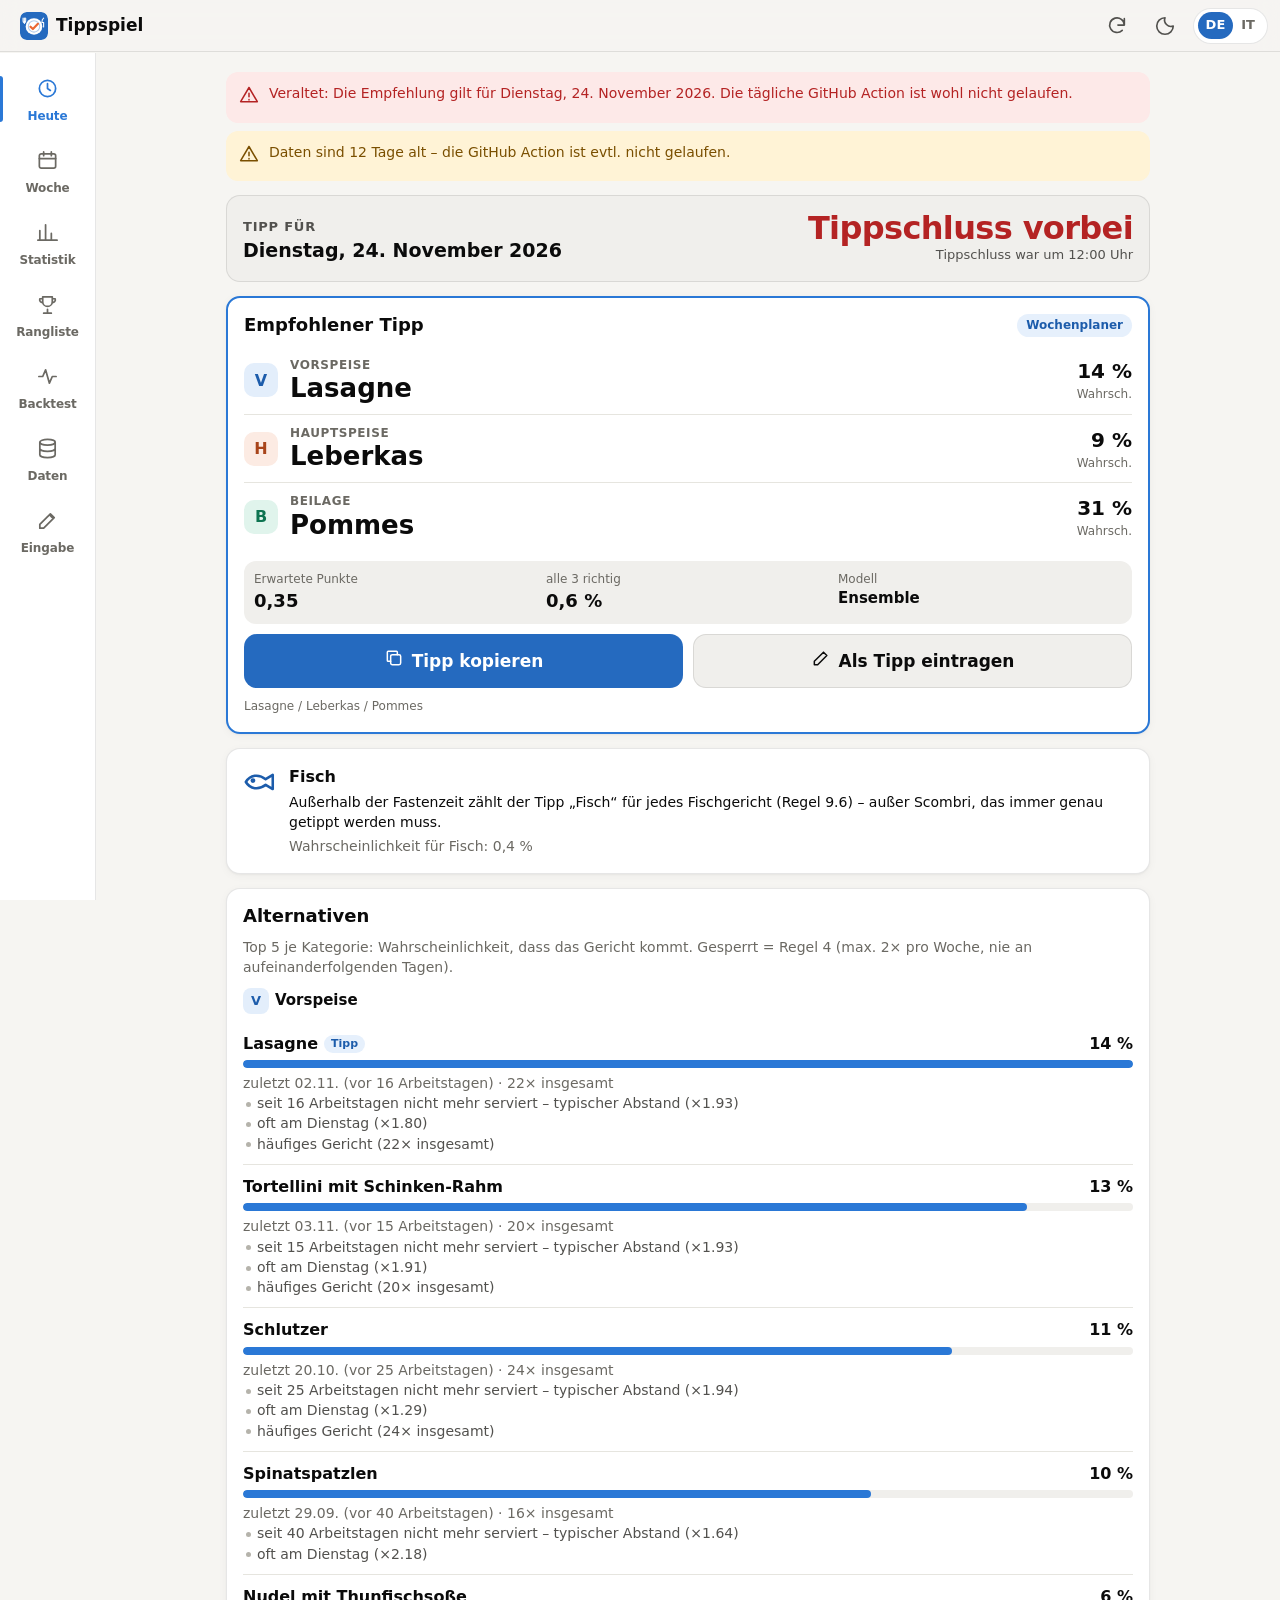
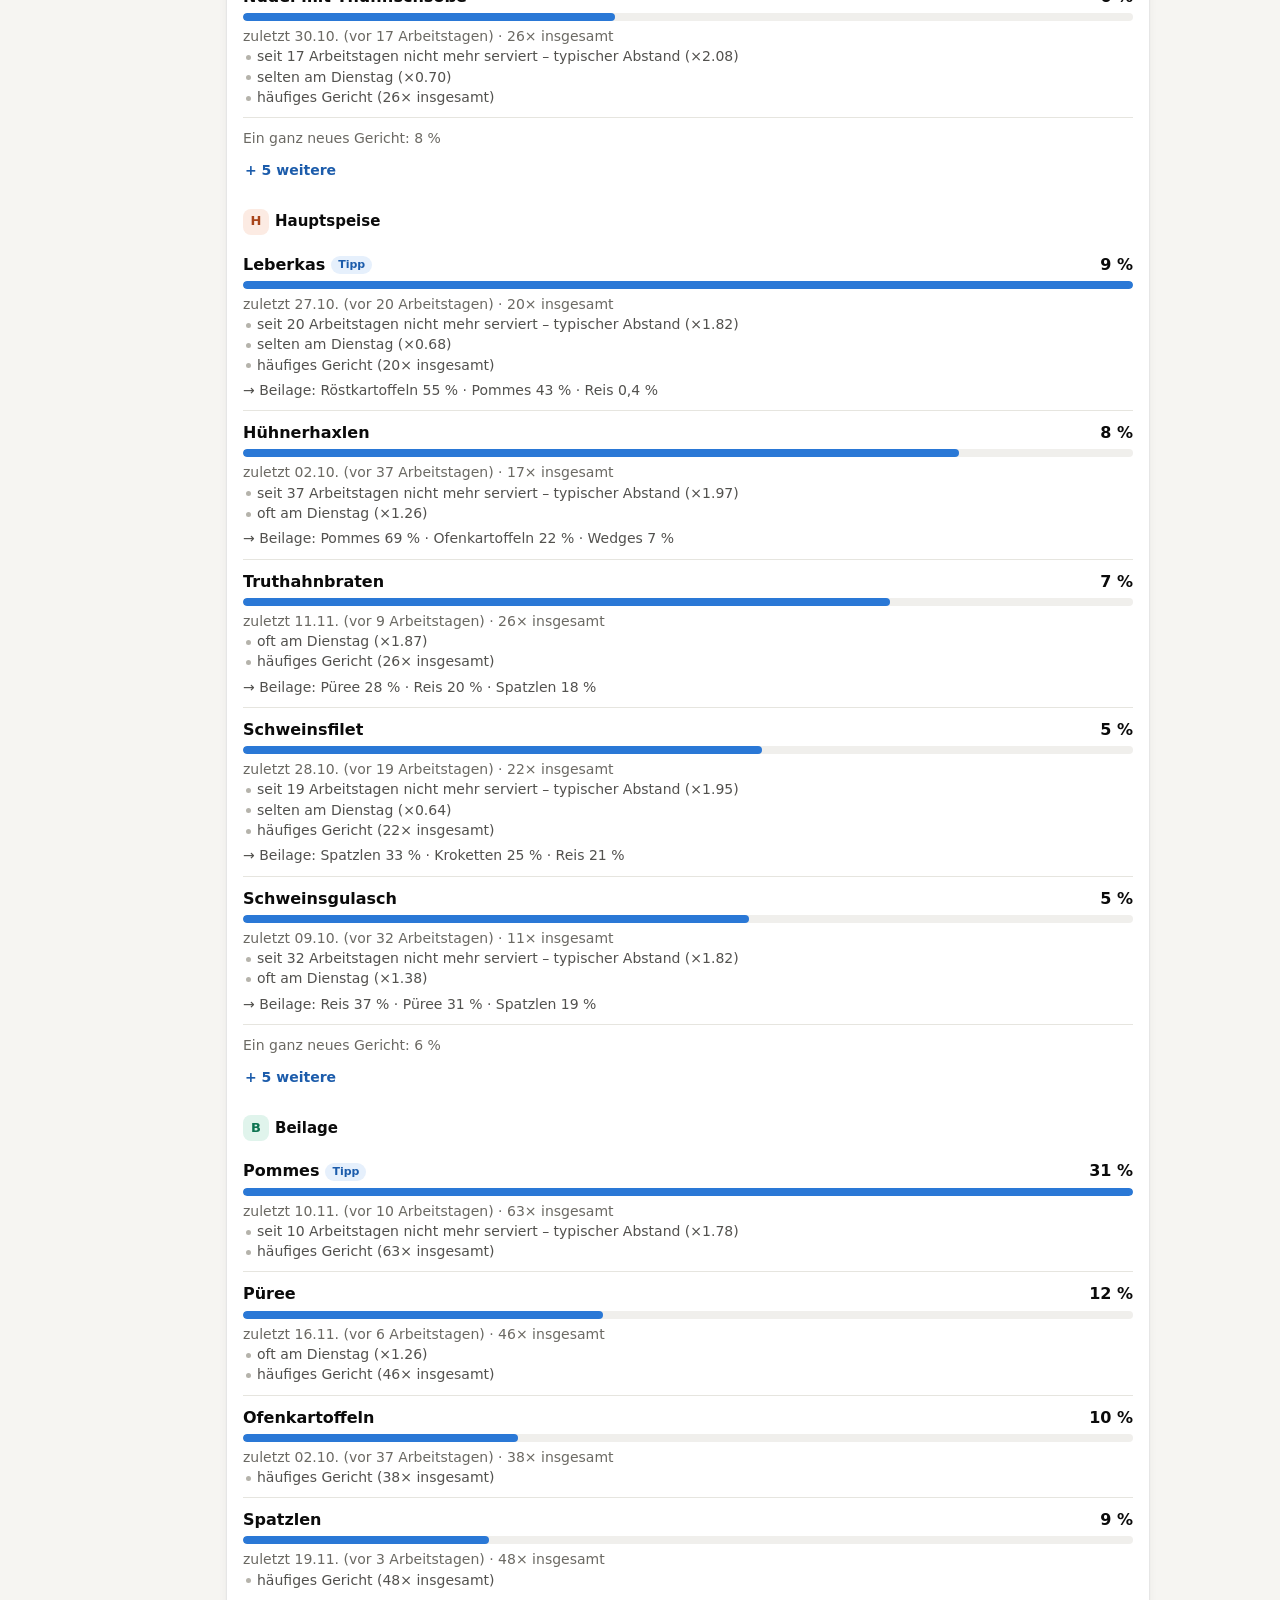
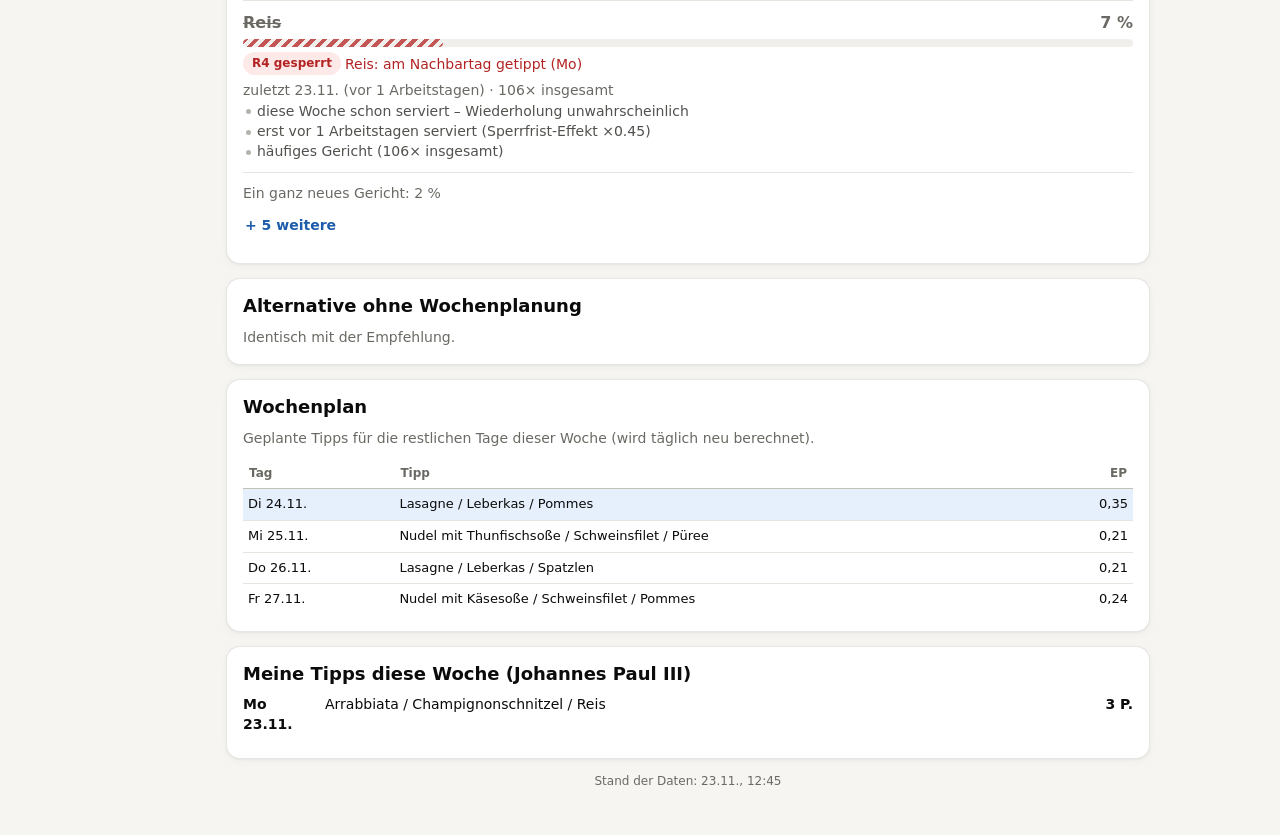
==== commit a6675a60: "Piano: viste Oggi, Corpo, Training (schede) e Impostazioni - Oggi: colazione, Tipp compatto, pranzo " ====
--- a/docs/index.html
+++ b/docs/index.html
@@ -16,6 +16,7 @@
 <link rel="apple-touch-icon" href="icon.svg">
 <link rel="manifest" href="manifest.webmanifest">
 <link rel="stylesheet" href="style.css">
+<link rel="stylesheet" href="piano.css">
 <script src="i18n.js"></script>
 </head>
 <body>
@@ -48,5 +49,7 @@
 <div id="modal-root"></div>
 
 <script src="app.js"></script>
+<script src="piano-core.js"></script>
+<script src="piano.js"></script>
 </body>
 </html>
--- a/docs/style.css
+++ b/docs/style.css
@@ -30,6 +30,7 @@
   --v: #1c5cab; --v-bg: #e3eefb;
   --h: #a8441a; --h-bg: #fcebe3;
   --b: #0d7451; --b-bg: #e0f4ec;
+  --scroll-shadow: rgba(11, 11, 11, 0.16);
   --tab-h: 62px;
   --radius: 14px;
   --font: system-ui, -apple-system, "Segoe UI", Roboto, "Helvetica Neue", Arial, sans-serif;
@@ -65,6 +66,7 @@
     --v: #86b6ef; --v-bg: #17283d;
     --h: #f09a74; --h-bg: #3a2216;
     --b: #4fd1a1; --b-bg: #123227;
+    --scroll-shadow: rgba(255, 255, 255, 0.16);
   }
 }
 :root[data-theme="dark"] {
@@ -97,6 +99,7 @@
   --v: #86b6ef; --v-bg: #17283d;
   --h: #f09a74; --h-bg: #3a2216;
   --b: #4fd1a1; --b-bg: #123227;
+  --scroll-shadow: rgba(255, 255, 255, 0.16);
 }
 
 *, *::before, *::after { box-sizing: border-box; }
@@ -153,6 +156,9 @@
 .stack { display: flex; flex-direction: column; gap: 14px; min-width: 0; }
 .stack-sm { display: flex; flex-direction: column; gap: 8px; }
 .page-head { display: flex; flex-direction: column; gap: 2px; padding: 4px 2px 0; }
+.page-head.week-head { flex-direction: row; align-items: flex-end; justify-content: space-between; gap: 10px; flex-wrap: wrap; }
+.week-nav { display: flex; gap: 6px; flex: none; }
+.week-nav .btn { min-width: 40px; justify-content: center; }
 .card {
   background: var(--surface); border: 1px solid var(--border); border-radius: var(--radius);
   padding: 16px; box-shadow: var(--shadow); min-width: 0;
@@ -202,7 +208,7 @@
   body { padding-bottom: 24px; padding-left: 96px; }
   .topbar { margin-left: -96px; padding-left: 20px; }
   .tabbar {
-    top: 0; bottom: 0; right: auto; width: 96px; height: auto; padding: 64px 0 0;
+    top: 53px; bottom: 0; right: auto; width: 96px; height: auto; padding: 10px 0 0; overflow-y: auto;
     grid-template-columns: 1fr; grid-auto-rows: 72px; align-content: start;
     border-top: 0; border-right: 1px solid var(--border);
   }
@@ -331,10 +337,18 @@
 [id^="sec-"] { scroll-margin-top: 150px; }
 
 /* ---------------------------------------------------------------- tables */
-.table-wrap { width: 100%; overflow-x: auto; -webkit-overflow-scrolling: touch; }
+.table-wrap {
+  width: 100%; overflow-x: auto; -webkit-overflow-scrolling: touch;
+  /* scroll hint: shadow on the side that can still be scrolled */
+  background:
+    linear-gradient(to right, var(--surface) 30%, transparent) left center / 28px 100% no-repeat local,
+    linear-gradient(to left, var(--surface) 30%, transparent) right center / 28px 100% no-repeat local,
+    radial-gradient(farthest-side at 0 50%, var(--scroll-shadow), transparent) left center / 12px 100% no-repeat scroll,
+    radial-gradient(farthest-side at 100% 50%, var(--scroll-shadow), transparent) right center / 12px 100% no-repeat scroll;
+}
 .tbl { width: 100%; border-collapse: collapse; font-size: 14px; }
 .tbl th { text-align: left; font-size: 12px; font-weight: 700; color: var(--muted); padding: 6px 6px; border-bottom: 1px solid var(--axis); white-space: nowrap; }
-.tbl td { padding: 8px 6px; border-bottom: 1px solid var(--grid); vertical-align: top; overflow-wrap: anywhere; }
+.tbl td { padding: 8px 6px; border-bottom: 1px solid var(--grid); vertical-align: top; overflow-wrap: break-word; }
 .tbl tr:last-child td { border-bottom: 0; }
 .tbl .num { text-align: right; font-variant-numeric: tabular-nums; white-space: nowrap; }
 .compact .tbl { font-size: 13px; }
@@ -362,6 +376,8 @@
 }
 .hero-kicker { font-size: 13px; font-weight: 700; text-transform: uppercase; letter-spacing: .06em; color: var(--info); }
 .hero-day { font-size: 19px; font-weight: 700; }
+.hero.ahead .hero-kicker { color: var(--text-2); }
+.hero.season .hero-day { font-size: 17px; }
 .cd { text-align: right; margin-left: auto; }
 .cd-value { font-size: clamp(32px, 10vw, 46px); font-weight: 800; line-height: 1.05; font-variant-numeric: tabular-nums; letter-spacing: -0.02em; color: var(--text); }
 .cd-label { font-size: 13px; color: var(--text-2); }
@@ -373,19 +389,25 @@
 .rec { border: 2px solid var(--accent); }
 .rec-head { display: flex; align-items: center; justify-content: space-between; gap: 8px; }
 .rec-rows { display: flex; flex-direction: column; }
-.rec-row { display: flex; align-items: center; gap: 12px; padding: 10px 0; border-bottom: 1px solid var(--grid); }
+.rec-row {
+  display: grid; grid-template-columns: 34px minmax(0, 1fr) auto; grid-template-areas: "badge cat p" "badge dish dish";
+  column-gap: 12px; row-gap: 0; align-items: center; padding: 10px 0; border-bottom: 1px solid var(--grid);
+}
 .rec-row:last-child { border-bottom: 0; }
-.rec-row .cat-badge { width: 34px; height: 34px; font-size: 16px; border-radius: 10px; }
-.rec-main { flex: 1; min-width: 0; }
-.rec-cat { font-size: 12px; font-weight: 700; color: var(--muted); text-transform: uppercase; letter-spacing: .05em; }
-.rec-dish { font-size: clamp(20px, 6.2vw, 26px); font-weight: 800; line-height: 1.15; overflow-wrap: anywhere; hyphens: auto; -webkit-hyphens: auto; }
-.rec-p { display: flex; flex-direction: column; align-items: flex-end; flex: none; }
+.rec-row .cat-badge { grid-area: badge; width: 34px; height: 34px; font-size: 16px; border-radius: 10px; }
+.rec-cat { grid-area: cat; min-width: 0; font-size: 12px; font-weight: 700; color: var(--muted); text-transform: uppercase; letter-spacing: .05em; }
+.rec-dish { grid-area: dish; min-width: 0; font-size: clamp(20px, 6vw, 26px); font-weight: 800; line-height: 1.15; overflow-wrap: break-word; hyphens: manual; }
+.rec-p { grid-area: p; display: flex; align-items: baseline; gap: 5px; justify-content: flex-end; white-space: nowrap; }
 .big-num { font-size: 20px; font-weight: 800; font-variant-numeric: tabular-nums; }
+@media (min-width: 560px) {
+  .rec-row { grid-template-areas: "badge cat p" "badge dish p"; }
+  .rec-p { flex-direction: column; align-items: flex-end; gap: 0; }
+}
 .rec-stats { display: grid; grid-template-columns: repeat(3, minmax(0, 1fr)); gap: 8px; background: var(--surface-2); border-radius: 12px; padding: 10px; }
 .rec-stats > div { display: flex; flex-direction: column; min-width: 0; }
 .rec-stats .k { font-size: 12px; color: var(--muted); }
 .rec-stats .v { font-size: 18px; font-weight: 800; font-variant-numeric: tabular-nums; }
-.rec-stats .v.sm { font-size: 15px; font-weight: 700; }
+.rec-stats .v.sm { font-size: 15px; font-weight: 700; overflow-wrap: anywhere; }
 .copy-preview { overflow-wrap: anywhere; }
 
 .fish-row { display: flex; gap: 12px; align-items: flex-start; }
@@ -405,6 +427,11 @@
 .alt.blocked .alt-p { color: var(--muted); }
 .alt-block { color: var(--danger); display: flex; flex-wrap: wrap; align-items: center; gap: 4px; }
 .alt-pair { color: var(--text-2); }
+.alt-block > span:last-child { min-width: 0; overflow-wrap: anywhere; }
+.alt-why { list-style: none; margin: 0; padding: 0; color: var(--text-2); }
+.alt-why li { position: relative; padding-left: 14px; overflow-wrap: anywhere; }
+.alt-why li::before { content: ""; position: absolute; left: 3px; top: .62em; width: 5px; height: 5px; border-radius: 50%; background: var(--neutral-mark); }
+.alt-new { padding: 10px 0 0; }
 .alt.is-rec .alt-dish { color: var(--text); }
 .alt-cat.collapsed .alt.extra { display: none; }
 
@@ -437,6 +464,9 @@
 .hit.no { color: var(--muted); }
 .mytip { display: grid; grid-template-columns: auto minmax(0, 1fr) auto; gap: 8px; align-items: baseline; padding-top: 8px; border-top: 1px dashed var(--grid); font-size: 14px; }
 .mytip .k { font-weight: 700; color: var(--text-2); }
+.mytip.plan { border-top-style: dotted; }
+.mytip.plan .k { color: var(--info); }
+.mytip.plan + .mytip { border-top: 0; padding-top: 2px; }
 
 .r4-list { list-style: none; margin: 6px 0 0; padding: 0; }
 .r4-item { padding: 8px 0; border-bottom: 1px solid var(--grid); }
@@ -491,6 +521,9 @@
 .kpis > div { display: flex; flex-direction: column; min-width: 0; }
 .kpis .k { font-size: 11px; color: var(--muted); white-space: nowrap; overflow: hidden; text-overflow: ellipsis; }
 .kpis .v { font-weight: 800; font-variant-numeric: tabular-nums; }
+.race-kpis { grid-template-columns: repeat(2, minmax(0, 1fr)); gap: 10px 12px; margin: 4px 0 10px; }
+.race-kpis .k { white-space: normal; overflow: visible; }
+.race-kpis .v { font-size: 20px; }
 .acc { display: flex; flex-direction: column; gap: 4px; }
 .acc-row { display: grid; grid-template-columns: 26px minmax(0, 1fr) 3em; gap: 8px; align-items: center; }
 .acc-row .cat-badge { width: 22px; height: 22px; font-size: 11px; border-radius: 6px; }
--- a/docs/piano.css
+++ b/docs/piano.css
@@ -0,0 +1,138 @@
+/* Piano – mobile-first, light/dark through the variables of style.css (no new colours) */
+
+/* ---------------------------------------------------------------- page head */
+.p-head { display: flex; align-items: flex-start; justify-content: space-between; gap: 8px; padding: 4px 2px 0; }
+.p-head-text { min-width: 0; }
+.p-head-text > * + * { margin-top: 2px; }
+.p-head-actions { display: flex; gap: 2px; flex: none; }
+a.icon-btn { text-decoration: none; }
+
+/* ---------------------------------------------------------------- card head */
+.p-card-head { display: flex; align-items: center; gap: 8px; flex-wrap: wrap; }
+.p-card-head > .ic { color: var(--accent); flex: none; }
+.p-card-head .card-title { flex: 0 1 auto; min-width: 0; }
+.p-time { margin-left: auto; font-variant-numeric: tabular-nums; white-space: nowrap; }
+.p-card-head > .p-level, .p-card-head > .p-score { margin-left: auto; }
+.p-card-head > .p-time + .p-level { margin-left: 0; }
+.card.p-now { border: 2px solid var(--accent); }
+.p-onboard { border: 2px solid var(--accent); }
+
+/* ---------------------------------------------------------------- summary */
+.p-kpis { display: grid; grid-template-columns: repeat(3, minmax(0, 1fr)); gap: 8px; background: var(--surface-2); border-radius: 12px; padding: 10px; }
+.p-kpi { display: flex; flex-direction: column; min-width: 0; gap: 1px; }
+.p-kpi .k { font-size: 12px; color: var(--muted); }
+.p-kpi .v { font-size: 18px; font-weight: 800; font-variant-numeric: tabular-nums; overflow-wrap: anywhere; }
+.chip.warn-chip { background: var(--warn-bg); color: var(--warn); }
+a.chip { text-decoration: none; align-self: flex-start; margin-top: 4px; white-space: normal; }
+.p-week { display: grid; grid-template-columns: repeat(5, minmax(0, 1fr)); gap: 6px; }
+.p-dot {
+  display: flex; flex-direction: column; align-items: center; justify-content: center; gap: 4px; min-height: 48px;
+  border-radius: 10px; color: var(--text-2); text-decoration: none; font-size: 12px; font-weight: 700;
+}
+.p-dot-m { width: 14px; height: 14px; border-radius: 50%; border: 2px solid var(--axis); }
+.p-dot.ok .p-dot-m { background: var(--ok); border-color: var(--ok); }
+.p-dot.miss .p-dot-m { background: var(--danger-bg); border-color: var(--danger); }
+.p-dot.open .p-dot-m { border-color: var(--accent); }
+.p-dot.off .p-dot-m { border-style: dashed; }
+.p-dot.future { opacity: .55; }
+.p-dot.sel { background: var(--accent-soft); color: var(--info); }
+.p-target { font-variant-numeric: tabular-nums; }
+
+/* ---------------------------------------------------------------- levels */
+.p-level {
+  display: inline-flex; align-items: center; padding: 2px 10px; border-radius: 999px; white-space: nowrap;
+  font-size: 12px; font-weight: 800; letter-spacing: .03em; text-transform: uppercase;
+}
+.p-level.red, .chip.p-lv-red { background: var(--danger-bg); color: var(--danger); }
+.p-level.yellow, .chip.p-lv-yellow { background: var(--warn-bg); color: var(--warn); }
+.p-level.green, .chip.p-lv-green { background: var(--ok-bg); color: var(--ok); }
+
+/* ---------------------------------------------------------------- choices (wrapping toggle buttons) */
+.p-choices { display: flex; flex-wrap: wrap; gap: 6px; }
+.p-choice {
+  min-height: 44px; padding: 0 14px; border-radius: 999px; border: 1px solid var(--axis); background: var(--surface);
+  color: var(--text-2); font-weight: 650; font-size: 14px; cursor: pointer; touch-action: manipulation;
+}
+.p-choice.on { background: var(--accent-bg); color: var(--accent-fg); border-color: transparent; }
+.p-sub { display: flex; flex-direction: column; gap: 6px; }
+.p-label { font-size: 14px; font-weight: 600; color: var(--text-2); }
+.p-more > summary, .p-recipe-more > summary, .p-alt > summary {
+  cursor: pointer; color: var(--link); font-weight: 600; font-size: 14px; min-height: 44px; display: flex; align-items: center;
+}
+.p-more > * + *, .p-recipe-more > * + * { margin-top: 8px; }
+
+/* ---------------------------------------------------------------- tip of the day (compact) */
+.p-tipp-body { display: flex; flex-wrap: wrap; gap: 10px 16px; align-items: center; justify-content: space-between; }
+.p-tipp-dishes { list-style: none; margin: 0; padding: 0; display: flex; flex-direction: column; gap: 6px; min-width: 0; flex: 1 1 190px; }
+.p-tipp-dishes li { display: flex; align-items: center; gap: 10px; min-width: 0; }
+.p-tipp-dish { font-weight: 750; overflow-wrap: anywhere; min-width: 0; }
+.p-cd { text-align: right; margin-left: auto; }
+.p-cd .cd-value { font-size: clamp(24px, 8vw, 32px); }
+.p-tipp.urgent { background: var(--warn-bg); }
+.p-tipp.urgent .cd-value { color: var(--warn); }
+.p-tipp.over .cd-value { color: var(--danger); font-size: 20px; }
+
+/* ---------------------------------------------------------------- lunch */
+.p-src { display: flex; flex-wrap: wrap; gap: 6px; }
+.p-dishes { list-style: none; margin: 0; padding: 0; }
+.p-dish-row { display: grid; grid-template-columns: 26px minmax(0, 1fr) auto; gap: 10px; align-items: center; padding: 6px 0; border-bottom: 1px solid var(--grid); }
+.p-dish-row:last-child { border-bottom: 0; }
+.p-dish { font-weight: 650; overflow-wrap: anywhere; min-width: 0; }
+.p-dish-row.off .p-dish { text-decoration: line-through; color: var(--muted); }
+.p-kcal { font-variant-numeric: tabular-nums; color: var(--text-2); font-size: 14px; white-space: nowrap; }
+.p-total { font-size: 16px; }
+
+/* ---------------------------------------------------------------- dinner */
+.p-budget { display: grid; grid-template-columns: repeat(2, minmax(0, 1fr)); gap: 8px; background: var(--surface-2); border-radius: 12px; padding: 10px; }
+.p-recipes { list-style: none; margin: 0; padding: 0; display: flex; flex-direction: column; gap: 10px; }
+.p-recipe { border: 1px solid var(--border); border-radius: 12px; padding: 10px 12px; }
+.p-recipe > * + * { margin-top: 6px; }
+.p-recipe.chosen { border: 2px solid var(--ok); background: var(--ok-bg); }
+.p-recipe-top { display: flex; gap: 10px; align-items: flex-start; justify-content: space-between; }
+.p-recipe-name { font-weight: 750; min-width: 0; overflow-wrap: anywhere; }
+.p-recipe-top .btn { flex: none; }
+.p-ingr, .p-steps { font-size: 14px; }
+.p-extra { color: var(--ok); font-weight: 600; }
+
+/* ---------------------------------------------------------------- checks */
+.p-checks { display: flex; flex-direction: column; }
+.p-check { border-bottom: 1px solid var(--grid); }
+.p-check:last-child { border-bottom: 0; }
+.p-check.na { color: var(--muted); font-weight: 500; }
+.p-score { font-weight: 800; color: var(--muted); font-variant-numeric: tabular-nums; }
+.p-score.ok { color: var(--ok); }
+
+/* ---------------------------------------------------------------- training */
+.p-plan { list-style: none; margin: 0; padding: 0; }
+.p-plan-row { display: grid; grid-template-columns: 64px minmax(0, 1fr); gap: 8px; padding: 10px 6px; border-bottom: 1px solid var(--grid); align-items: baseline; }
+.p-plan-row:last-child { border-bottom: 0; }
+.p-plan-row.today { background: var(--accent-soft); border-radius: 8px; }
+.p-plan-day { font-weight: 800; }
+.p-plan-what { min-width: 0; overflow-wrap: anywhere; }
+.p-plan-what a { font-weight: 650; }
+details.p-workout > summary, details.p-rules > summary { cursor: pointer; list-style: none; min-height: 32px; }
+details.p-workout > summary::-webkit-details-marker, details.p-rules > summary::-webkit-details-marker { display: none; }
+details.p-workout > summary::after, details.p-rules > summary::after { content: "▾"; margin-left: auto; color: var(--muted); }
+details.p-workout[open] > summary::after, details.p-rules[open] > summary::after { content: "▴"; }
+details.p-workout > summary { flex-wrap: nowrap; }
+.p-wname { flex: 1 1 auto; min-width: 0; }
+.p-workout.today { border: 2px solid var(--accent); }
+.p-wmin { font-weight: 600; white-space: nowrap; }
+.p-exlist { margin: 0; padding-left: 22px; }
+.p-ex { padding: 10px 0; border-bottom: 1px solid var(--grid); }
+.p-ex:last-child { border-bottom: 0; }
+.p-ex > * + * { margin-top: 4px; }
+.p-ex-top { display: flex; justify-content: space-between; gap: 10px; align-items: baseline; }
+.p-ex-name { font-weight: 700; min-width: 0; overflow-wrap: anywhere; }
+.p-ex-dose { font-weight: 800; font-variant-numeric: tabular-nums; white-space: nowrap; color: var(--accent); }
+.p-ex.later { opacity: .75; }
+
+/* ---------------------------------------------------------------- forms */
+.field.has-err input { border-color: var(--danger); }
+.p-err { color: var(--danger); }
+.p-file { min-height: 44px; font-size: 15px; max-width: 100%; }
+.p-data .danger-btn { align-self: flex-start; }
+
+@media (forced-colors: active) {
+  .p-choice.on, .p-dot.ok .p-dot-m { forced-color-adjust: none; background: Highlight; color: HighlightText; }
+}
